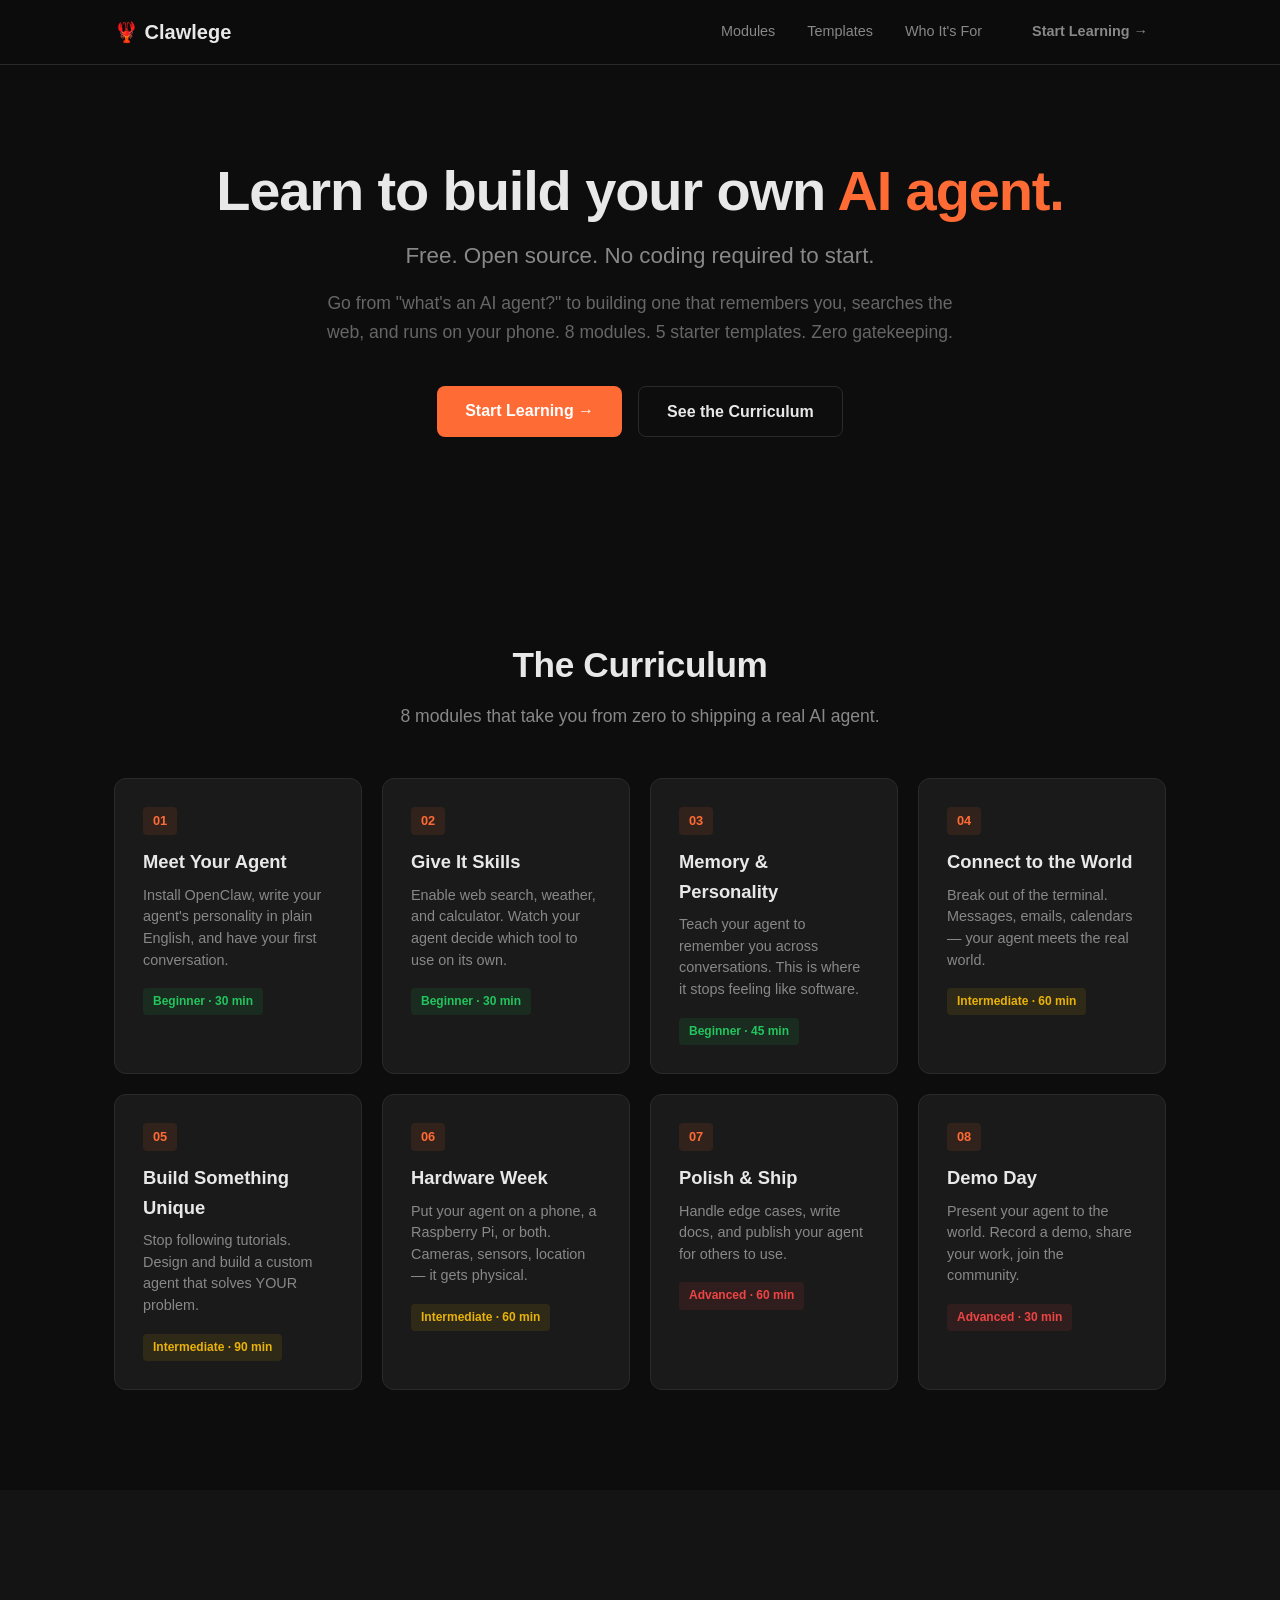
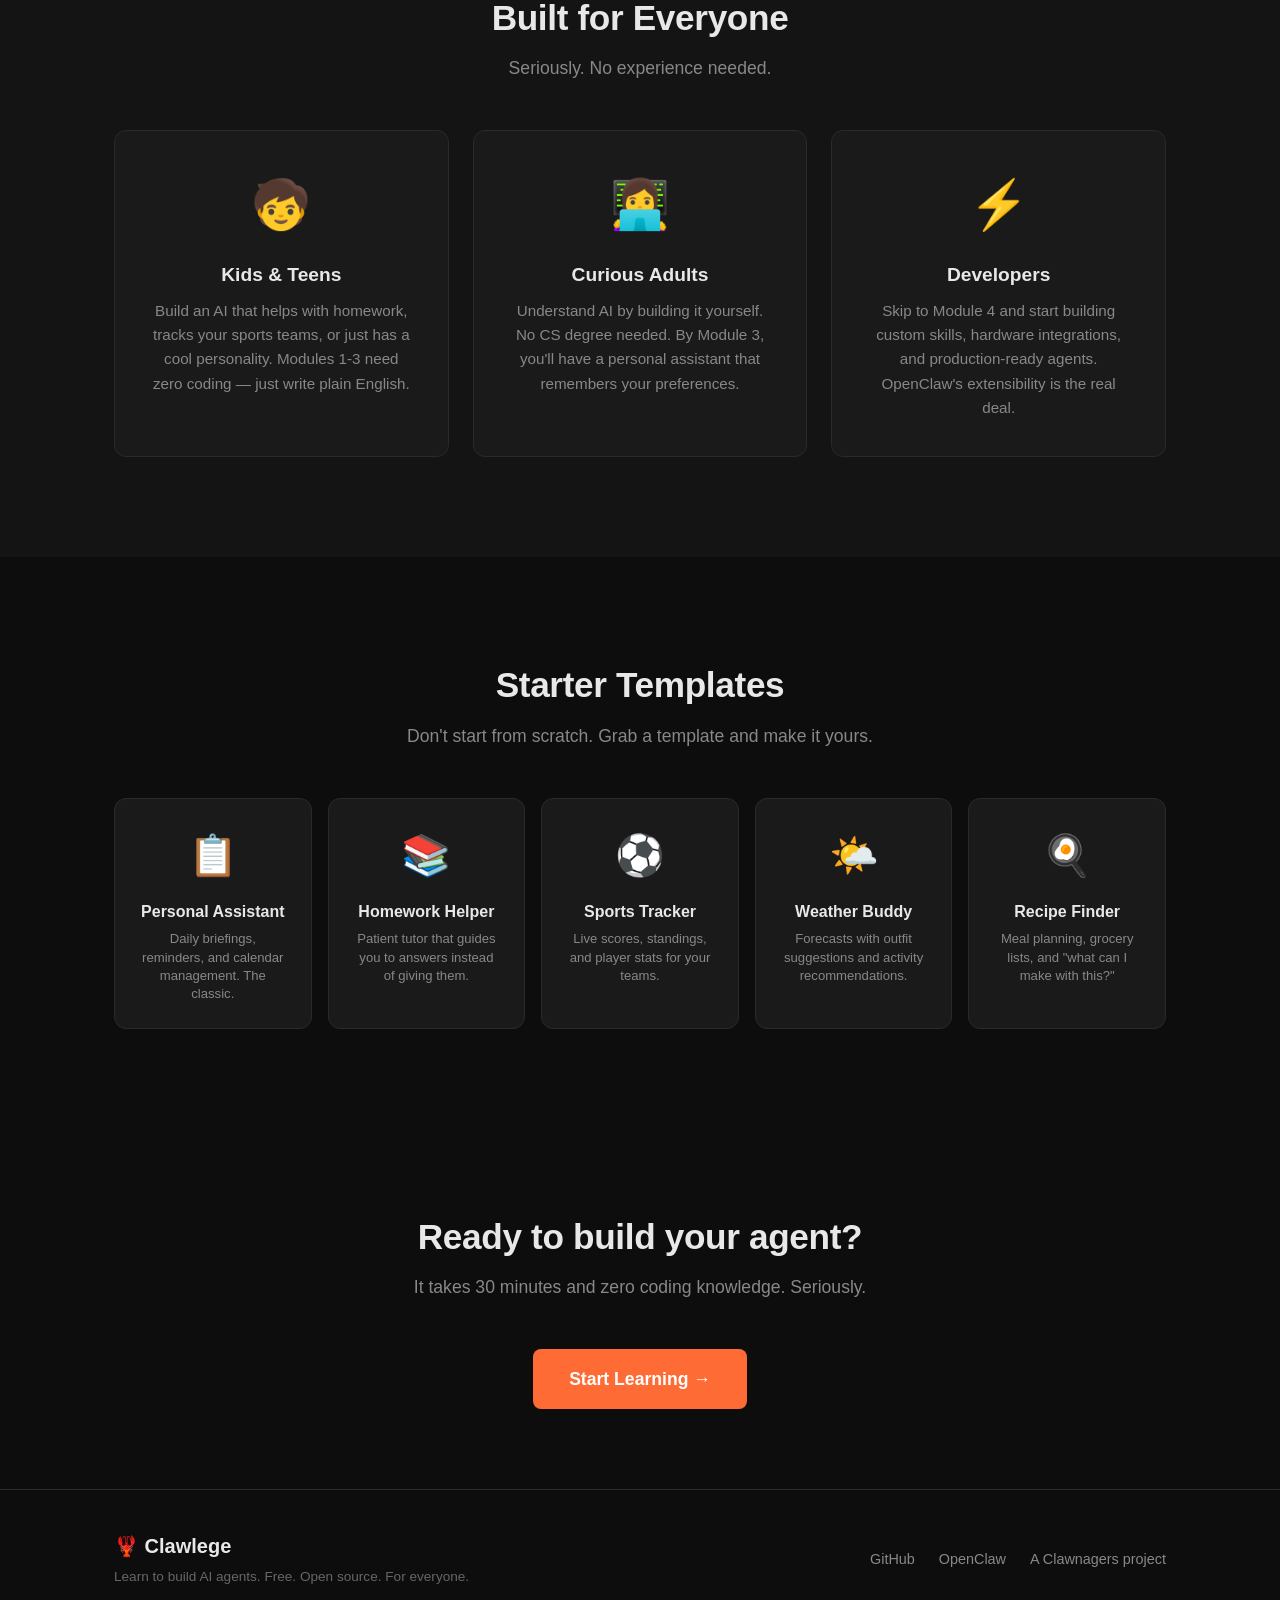
==== docs/landing-page/index.html @ ccfa9f20 "feat: Clawlege Phase 1 — modules, templates, landing page" ====
<!DOCTYPE html>
<html lang="en">
<head>
    <meta charset="UTF-8">
    <meta name="viewport" content="width=device-width, initial-scale=1.0">
    <title>Clawlege — Learn to Build AI Agents</title>
    <meta name="description" content="Learn to build your own AI agent. Free. Open source. For everyone. No coding required to start.">
    <link rel="stylesheet" href="style.css">
</head>
<body>
    <!-- Nav -->
    <nav class="nav">
        <div class="nav-inner">
            <a href="#" class="logo">🦞 Clawlege</a>
            <div class="nav-links">
                <a href="#modules">Modules</a>
                <a href="#templates">Templates</a>
                <a href="#audience">Who It's For</a>
                <a href="https://github.com/Clawlege/clawlege" class="btn btn-sm" target="_blank">Start Learning →</a>
            </div>
            <button class="mobile-toggle" aria-label="Toggle menu">☰</button>
        </div>
    </nav>

    <!-- Hero -->
    <section class="hero">
        <div class="container">
            <h1>Learn to build your own <span class="accent">AI agent.</span></h1>
            <p class="hero-sub">Free. Open source. No coding required to start.</p>
            <p class="hero-desc">Go from "what's an AI agent?" to building one that remembers you, searches the web, and runs on your phone. 8 modules. 5 starter templates. Zero gatekeeping.</p>
            <div class="hero-cta">
                <a href="https://github.com/Clawlege/clawlege" class="btn btn-primary" target="_blank">Start Learning →</a>
                <a href="#modules" class="btn btn-secondary">See the Curriculum</a>
            </div>
        </div>
    </section>

    <!-- Modules -->
    <section id="modules" class="section">
        <div class="container">
            <h2>The Curriculum</h2>
            <p class="section-sub">8 modules that take you from zero to shipping a real AI agent.</p>
            <div class="module-grid">
                <div class="module-card">
                    <span class="module-num">01</span>
                    <h3>Meet Your Agent</h3>
                    <p>Install OpenClaw, write your agent's personality in plain English, and have your first conversation.</p>
                    <span class="tag tag-beginner">Beginner · 30 min</span>
                </div>
                <div class="module-card">
                    <span class="module-num">02</span>
                    <h3>Give It Skills</h3>
                    <p>Enable web search, weather, and calculator. Watch your agent decide which tool to use on its own.</p>
                    <span class="tag tag-beginner">Beginner · 30 min</span>
                </div>
                <div class="module-card">
                    <span class="module-num">03</span>
                    <h3>Memory & Personality</h3>
                    <p>Teach your agent to remember you across conversations. This is where it stops feeling like software.</p>
                    <span class="tag tag-beginner">Beginner · 45 min</span>
                </div>
                <div class="module-card">
                    <span class="module-num">04</span>
                    <h3>Connect to the World</h3>
                    <p>Break out of the terminal. Messages, emails, calendars — your agent meets the real world.</p>
                    <span class="tag tag-intermediate">Intermediate · 60 min</span>
                </div>
                <div class="module-card">
                    <span class="module-num">05</span>
                    <h3>Build Something Unique</h3>
                    <p>Stop following tutorials. Design and build a custom agent that solves YOUR problem.</p>
                    <span class="tag tag-intermediate">Intermediate · 90 min</span>
                </div>
                <div class="module-card">
                    <span class="module-num">06</span>
                    <h3>Hardware Week</h3>
                    <p>Put your agent on a phone, a Raspberry Pi, or both. Cameras, sensors, location — it gets physical.</p>
                    <span class="tag tag-intermediate">Intermediate · 60 min</span>
                </div>
                <div class="module-card">
                    <span class="module-num">07</span>
                    <h3>Polish & Ship</h3>
                    <p>Handle edge cases, write docs, and publish your agent for others to use.</p>
                    <span class="tag tag-advanced">Advanced · 60 min</span>
                </div>
                <div class="module-card">
                    <span class="module-num">08</span>
                    <h3>Demo Day</h3>
                    <p>Present your agent to the world. Record a demo, share your work, join the community.</p>
                    <span class="tag tag-advanced">Advanced · 30 min</span>
                </div>
            </div>
        </div>
    </section>

    <!-- Audience -->
    <section id="audience" class="section section-alt">
        <div class="container">
            <h2>Built for Everyone</h2>
            <p class="section-sub">Seriously. No experience needed.</p>
            <div class="audience-grid">
                <div class="audience-card">
                    <div class="audience-emoji">🧒</div>
                    <h3>Kids & Teens</h3>
                    <p>Build an AI that helps with homework, tracks your sports teams, or just has a cool personality. Modules 1-3 need zero coding — just write plain English.</p>
                </div>
                <div class="audience-card">
                    <div class="audience-emoji">👩‍💻</div>
                    <h3>Curious Adults</h3>
                    <p>Understand AI by building it yourself. No CS degree needed. By Module 3, you'll have a personal assistant that remembers your preferences.</p>
                </div>
                <div class="audience-card">
                    <div class="audience-emoji">⚡</div>
                    <h3>Developers</h3>
                    <p>Skip to Module 4 and start building custom skills, hardware integrations, and production-ready agents. OpenClaw's extensibility is the real deal.</p>
                </div>
            </div>
        </div>
    </section>

    <!-- Templates -->
    <section id="templates" class="section">
        <div class="container">
            <h2>Starter Templates</h2>
            <p class="section-sub">Don't start from scratch. Grab a template and make it yours.</p>
            <div class="template-grid">
                <div class="template-card">
                    <div class="template-icon">📋</div>
                    <h3>Personal Assistant</h3>
                    <p>Daily briefings, reminders, and calendar management. The classic.</p>
                </div>
                <div class="template-card">
                    <div class="template-icon">📚</div>
                    <h3>Homework Helper</h3>
                    <p>Patient tutor that guides you to answers instead of giving them.</p>
                </div>
                <div class="template-card">
                    <div class="template-icon">⚽</div>
                    <h3>Sports Tracker</h3>
                    <p>Live scores, standings, and player stats for your teams.</p>
                </div>
                <div class="template-card">
                    <div class="template-icon">🌤️</div>
                    <h3>Weather Buddy</h3>
                    <p>Forecasts with outfit suggestions and activity recommendations.</p>
                </div>
                <div class="template-card">
                    <div class="template-icon">🍳</div>
                    <h3>Recipe Finder</h3>
                    <p>Meal planning, grocery lists, and "what can I make with this?"</p>
                </div>
            </div>
        </div>
    </section>

    <!-- CTA -->
    <section class="section cta-section">
        <div class="container">
            <h2>Ready to build your agent?</h2>
            <p class="section-sub">It takes 30 minutes and zero coding knowledge. Seriously.</p>
            <a href="https://github.com/Clawlege/clawlege" class="btn btn-primary btn-lg" target="_blank">Start Learning →</a>
        </div>
    </section>

    <!-- Footer -->
    <footer class="footer">
        <div class="container footer-inner">
            <div class="footer-left">
                <span class="logo">🦞 Clawlege</span>
                <p>Learn to build AI agents. Free. Open source. For everyone.</p>
            </div>
            <div class="footer-right">
                <a href="https://github.com/Clawlege/clawlege" target="_blank">GitHub</a>
                <a href="https://openclaw.ai" target="_blank">OpenClaw</a>
                <a href="https://clawnagers.com" target="_blank">A Clawnagers project</a>
            </div>
        </div>
    </footer>

    <script>
        // Mobile menu toggle
        const toggle = document.querySelector('.mobile-toggle');
        const navLinks = document.querySelector('.nav-links');
        if (toggle) {
            toggle.addEventListener('click', () => {
                navLinks.classList.toggle('open');
            });
        }
    </script>
</body>
</html>
---- docs/landing-page/style.css ----
/* ===== Reset & Base ===== */
*, *::before, *::after {
    margin: 0;
    padding: 0;
    box-sizing: border-box;
}

:root {
    --orange: #FF6B35;
    --orange-light: #FF8B5E;
    --orange-dark: #E5552A;
    --bg: #0D0D0D;
    --bg-alt: #141414;
    --bg-card: #1A1A1A;
    --text: #E8E8E8;
    --text-muted: #888;
    --text-dim: #666;
    --border: #2A2A2A;
    --radius: 12px;
    --radius-sm: 8px;
}

html {
    scroll-behavior: smooth;
}

body {
    font-family: -apple-system, BlinkMacSystemFont, 'Segoe UI', Roboto, sans-serif;
    background: var(--bg);
    color: var(--text);
    line-height: 1.6;
    -webkit-font-smoothing: antialiased;
}

a {
    color: var(--orange);
    text-decoration: none;
    transition: color 0.2s;
}

a:hover {
    color: var(--orange-light);
}

.container {
    max-width: 1100px;
    margin: 0 auto;
    padding: 0 24px;
}

/* ===== Nav ===== */
.nav {
    position: fixed;
    top: 0;
    left: 0;
    right: 0;
    background: rgba(13, 13, 13, 0.9);
    backdrop-filter: blur(12px);
    border-bottom: 1px solid var(--border);
    z-index: 100;
}

.nav-inner {
    max-width: 1100px;
    margin: 0 auto;
    padding: 0 24px;
    display: flex;
    align-items: center;
    justify-content: space-between;
    height: 64px;
}

.logo {
    font-size: 1.25rem;
    font-weight: 700;
    color: var(--text) !important;
}

.nav-links {
    display: flex;
    align-items: center;
    gap: 32px;
}

.nav-links a {
    color: var(--text-muted);
    font-size: 0.9rem;
}

.nav-links a:hover {
    color: var(--text);
}

.mobile-toggle {
    display: none;
    background: none;
    border: none;
    color: var(--text);
    font-size: 1.5rem;
    cursor: pointer;
}

/* ===== Buttons ===== */
.btn {
    display: inline-block;
    padding: 12px 28px;
    border-radius: var(--radius-sm);
    font-weight: 600;
    font-size: 1rem;
    transition: all 0.2s;
    cursor: pointer;
    border: none;
}

.btn-primary {
    background: var(--orange);
    color: #fff;
}

.btn-primary:hover {
    background: var(--orange-light);
    color: #fff;
    transform: translateY(-1px);
}

.btn-secondary {
    background: transparent;
    color: var(--text);
    border: 1px solid var(--border);
}

.btn-secondary:hover {
    border-color: var(--text-muted);
    color: var(--text);
}

.btn-sm {
    padding: 8px 18px;
    font-size: 0.85rem;
}

.btn-lg {
    padding: 16px 36px;
    font-size: 1.1rem;
}

/* ===== Hero ===== */
.hero {
    padding: 160px 0 100px;
    text-align: center;
}

.hero h1 {
    font-size: 3.5rem;
    font-weight: 800;
    line-height: 1.1;
    margin-bottom: 16px;
    letter-spacing: -0.02em;
}

.accent {
    color: var(--orange);
}

.hero-sub {
    font-size: 1.4rem;
    color: var(--text-muted);
    margin-bottom: 16px;
}

.hero-desc {
    font-size: 1.1rem;
    color: var(--text-dim);
    max-width: 640px;
    margin: 0 auto 40px;
}

.hero-cta {
    display: flex;
    gap: 16px;
    justify-content: center;
    flex-wrap: wrap;
}

/* ===== Sections ===== */
.section {
    padding: 100px 0;
}

.section-alt {
    background: var(--bg-alt);
}

.section h2 {
    font-size: 2.2rem;
    font-weight: 700;
    text-align: center;
    margin-bottom: 8px;
    letter-spacing: -0.01em;
}

.section-sub {
    text-align: center;
    color: var(--text-muted);
    font-size: 1.1rem;
    margin-bottom: 48px;
}

/* ===== Module Grid ===== */
.module-grid {
    display: grid;
    grid-template-columns: repeat(auto-fill, minmax(240px, 1fr));
    gap: 20px;
}

.module-card {
    background: var(--bg-card);
    border: 1px solid var(--border);
    border-radius: var(--radius);
    padding: 28px;
    transition: border-color 0.2s, transform 0.2s;
}

.module-card:hover {
    border-color: var(--orange);
    transform: translateY(-2px);
}

.module-num {
    display: inline-block;
    font-size: 0.8rem;
    font-weight: 700;
    color: var(--orange);
    background: rgba(255, 107, 53, 0.1);
    padding: 4px 10px;
    border-radius: 4px;
    margin-bottom: 12px;
}

.module-card h3 {
    font-size: 1.15rem;
    margin-bottom: 8px;
}

.module-card p {
    font-size: 0.9rem;
    color: var(--text-muted);
    margin-bottom: 16px;
    line-height: 1.5;
}

.tag {
    display: inline-block;
    font-size: 0.75rem;
    font-weight: 600;
    padding: 4px 10px;
    border-radius: 4px;
}

.tag-beginner {
    background: rgba(34, 197, 94, 0.1);
    color: #22c55e;
}

.tag-intermediate {
    background: rgba(234, 179, 8, 0.1);
    color: #eab308;
}

.tag-advanced {
    background: rgba(239, 68, 68, 0.1);
    color: #ef4444;
}

/* ===== Audience ===== */
.audience-grid {
    display: grid;
    grid-template-columns: repeat(auto-fill, minmax(280px, 1fr));
    gap: 24px;
}

.audience-card {
    background: var(--bg-card);
    border: 1px solid var(--border);
    border-radius: var(--radius);
    padding: 36px;
    text-align: center;
}

.audience-emoji {
    font-size: 3rem;
    margin-bottom: 16px;
}

.audience-card h3 {
    margin-bottom: 8px;
    font-size: 1.2rem;
}

.audience-card p {
    color: var(--text-muted);
    font-size: 0.95rem;
}

/* ===== Templates ===== */
.template-grid {
    display: grid;
    grid-template-columns: repeat(auto-fill, minmax(180px, 1fr));
    gap: 16px;
}

.template-card {
    background: var(--bg-card);
    border: 1px solid var(--border);
    border-radius: var(--radius);
    padding: 24px;
    text-align: center;
    transition: border-color 0.2s, transform 0.2s;
}

.template-card:hover {
    border-color: var(--orange);
    transform: translateY(-2px);
}

.template-icon {
    font-size: 2.5rem;
    margin-bottom: 12px;
}

.template-card h3 {
    font-size: 1rem;
    margin-bottom: 6px;
}

.template-card p {
    font-size: 0.82rem;
    color: var(--text-muted);
    line-height: 1.4;
}

/* ===== CTA Section ===== */
.cta-section {
    text-align: center;
    padding: 80px 0;
}

/* ===== Footer ===== */
.footer {
    border-top: 1px solid var(--border);
    padding: 40px 0;
}

.footer-inner {
    display: flex;
    justify-content: space-between;
    align-items: center;
    flex-wrap: wrap;
    gap: 24px;
}

.footer-left p {
    color: var(--text-dim);
    font-size: 0.85rem;
    margin-top: 4px;
}

.footer-right {
    display: flex;
    gap: 24px;
}

.footer-right a {
    color: var(--text-muted);
    font-size: 0.9rem;
}

.footer-right a:hover {
    color: var(--text);
}

/* ===== Mobile ===== */
@media (max-width: 768px) {
    .hero h1 {
        font-size: 2.2rem;
    }

    .hero-sub {
        font-size: 1.1rem;
    }

    .hero-desc {
        font-size: 1rem;
    }

    .hero {
        padding: 120px 0 60px;
    }

    .section {
        padding: 60px 0;
    }

    .section h2 {
        font-size: 1.6rem;
    }

    .nav-links {
        display: none;
        position: absolute;
        top: 64px;
        left: 0;
        right: 0;
        background: rgba(13, 13, 13, 0.98);
        flex-direction: column;
        padding: 24px;
        gap: 16px;
        border-bottom: 1px solid var(--border);
    }

    .nav-links.open {
        display: flex;
    }

    .mobile-toggle {
        display: block;
    }

    .module-grid {
        grid-template-columns: 1fr;
    }

    .audience-grid {
        grid-template-columns: 1fr;
    }

    .template-grid {
        grid-template-columns: repeat(2, 1fr);
    }

    .footer-inner {
        flex-direction: column;
        text-align: center;
    }

    .footer-right {
        justify-content: center;
    }
}

@media (max-width: 400px) {
    .template-grid {
        grid-template-columns: 1fr;
    }

    .hero-cta {
        flex-direction: column;
        align-items: center;
    }
}
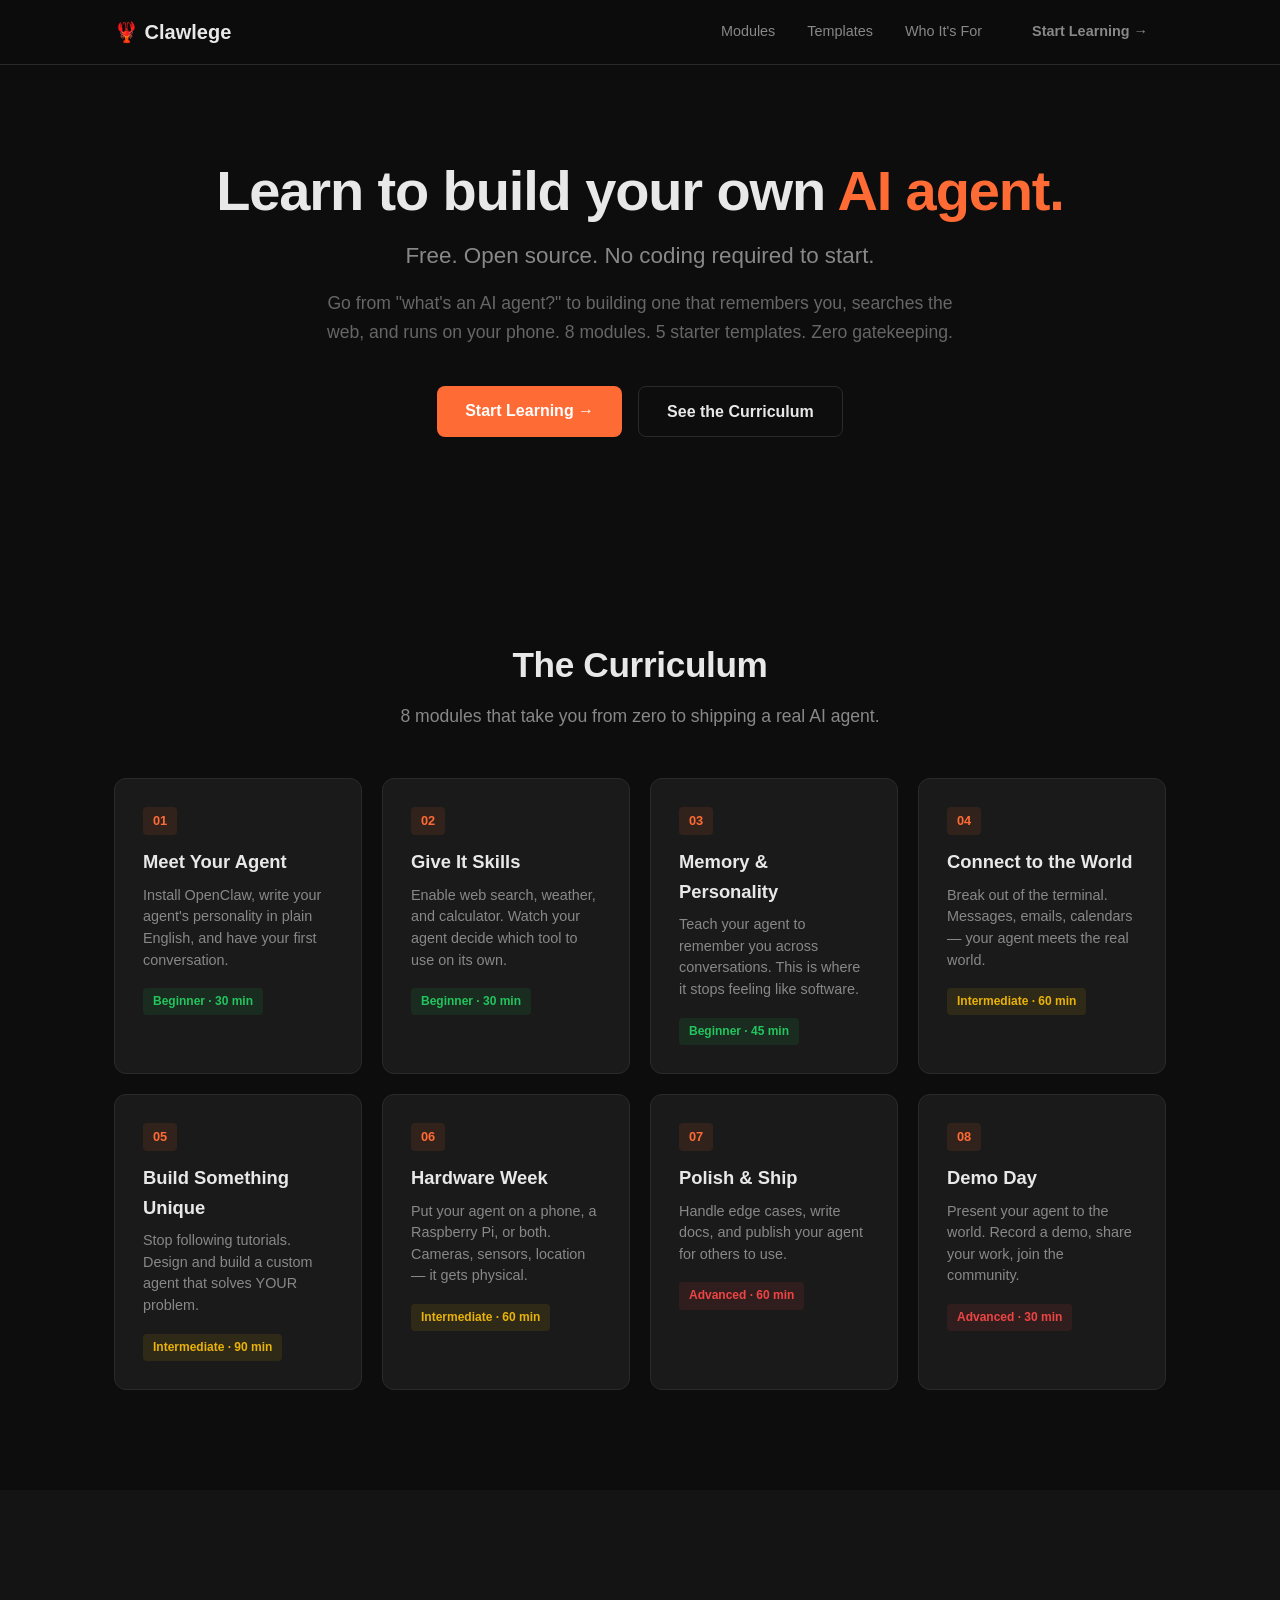
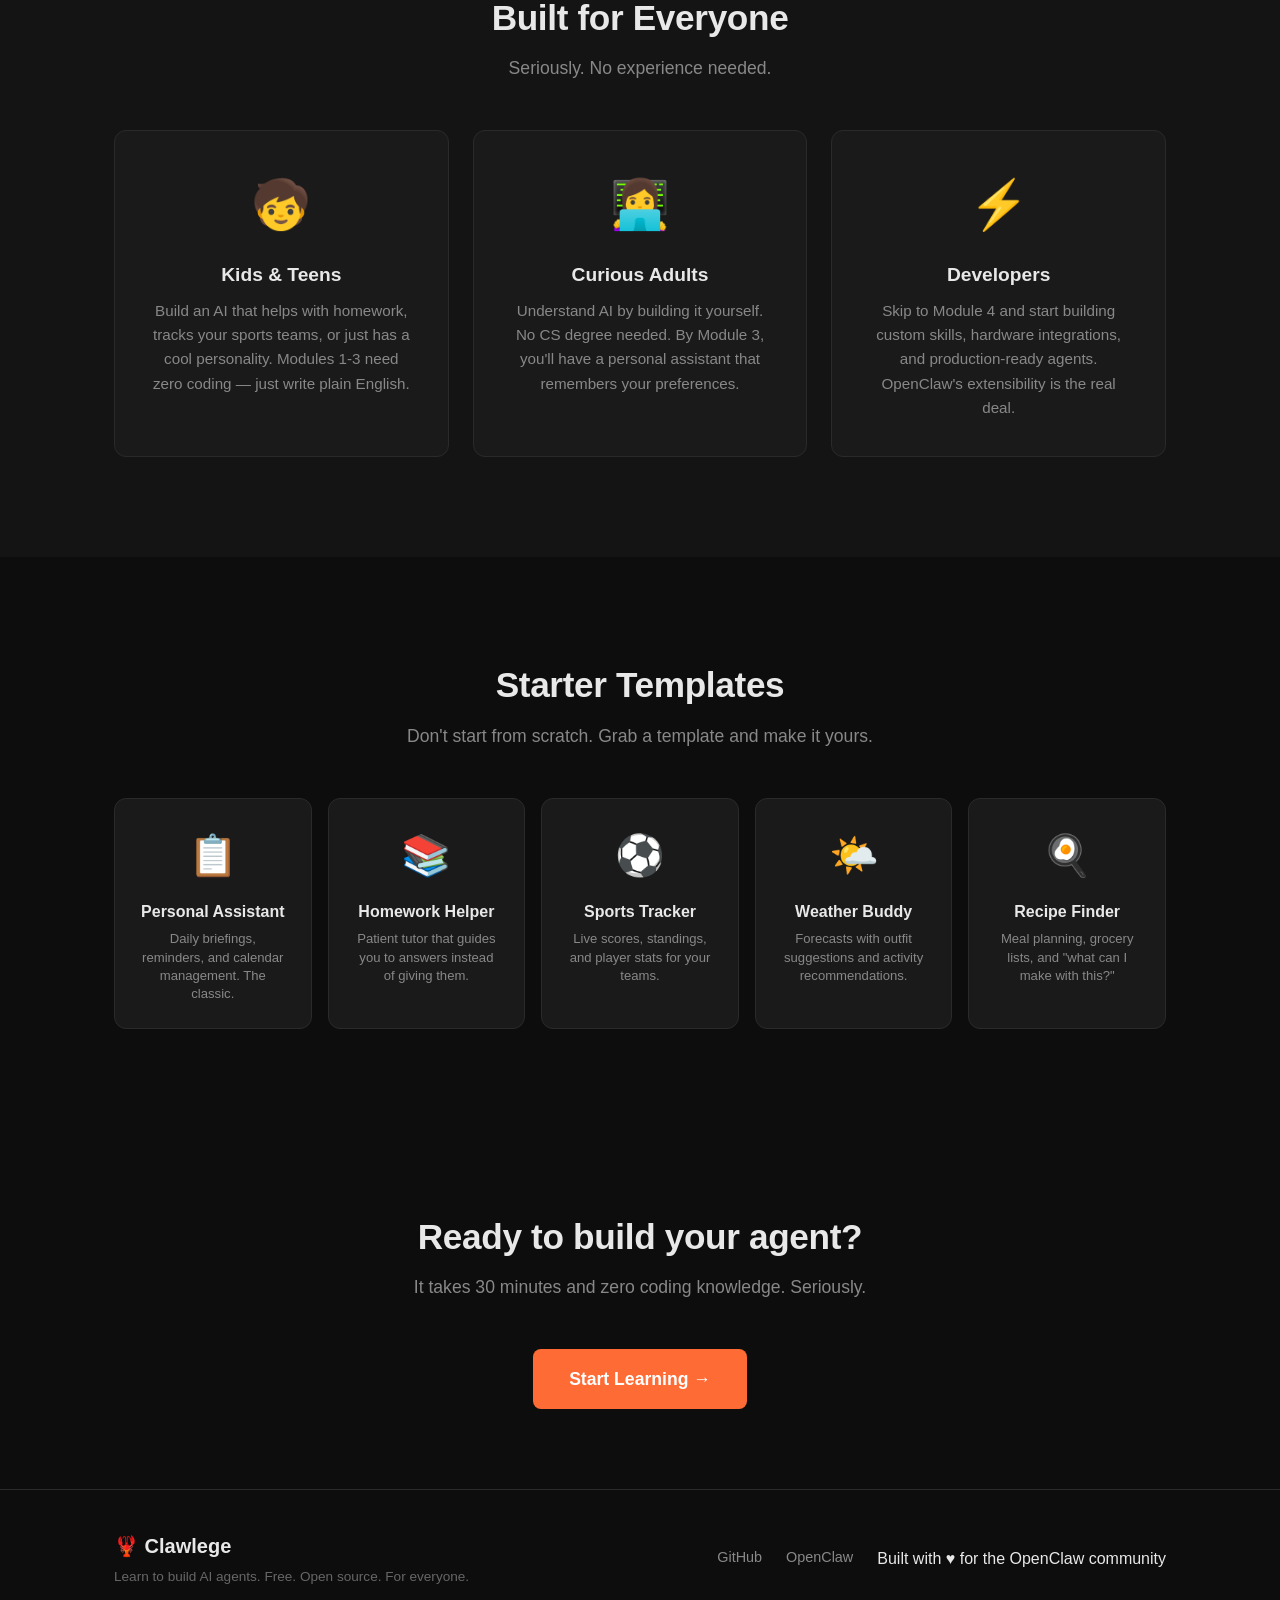
==== commit 88b8f0e9: "chore: remove Clawnagers references from site and README" ====
--- a/docs/landing-page/index.html
+++ b/docs/landing-page/index.html
@@ -172,7 +172,7 @@
             <div class="footer-right">
                 <a href="https://github.com/Clawlege/clawlege" target="_blank">GitHub</a>
                 <a href="https://openclaw.ai" target="_blank">OpenClaw</a>
-                <a href="https://clawnagers.com" target="_blank">A Clawnagers project</a>
+                Built with &hearts; for the OpenClaw community
             </div>
         </div>
     </footer>
